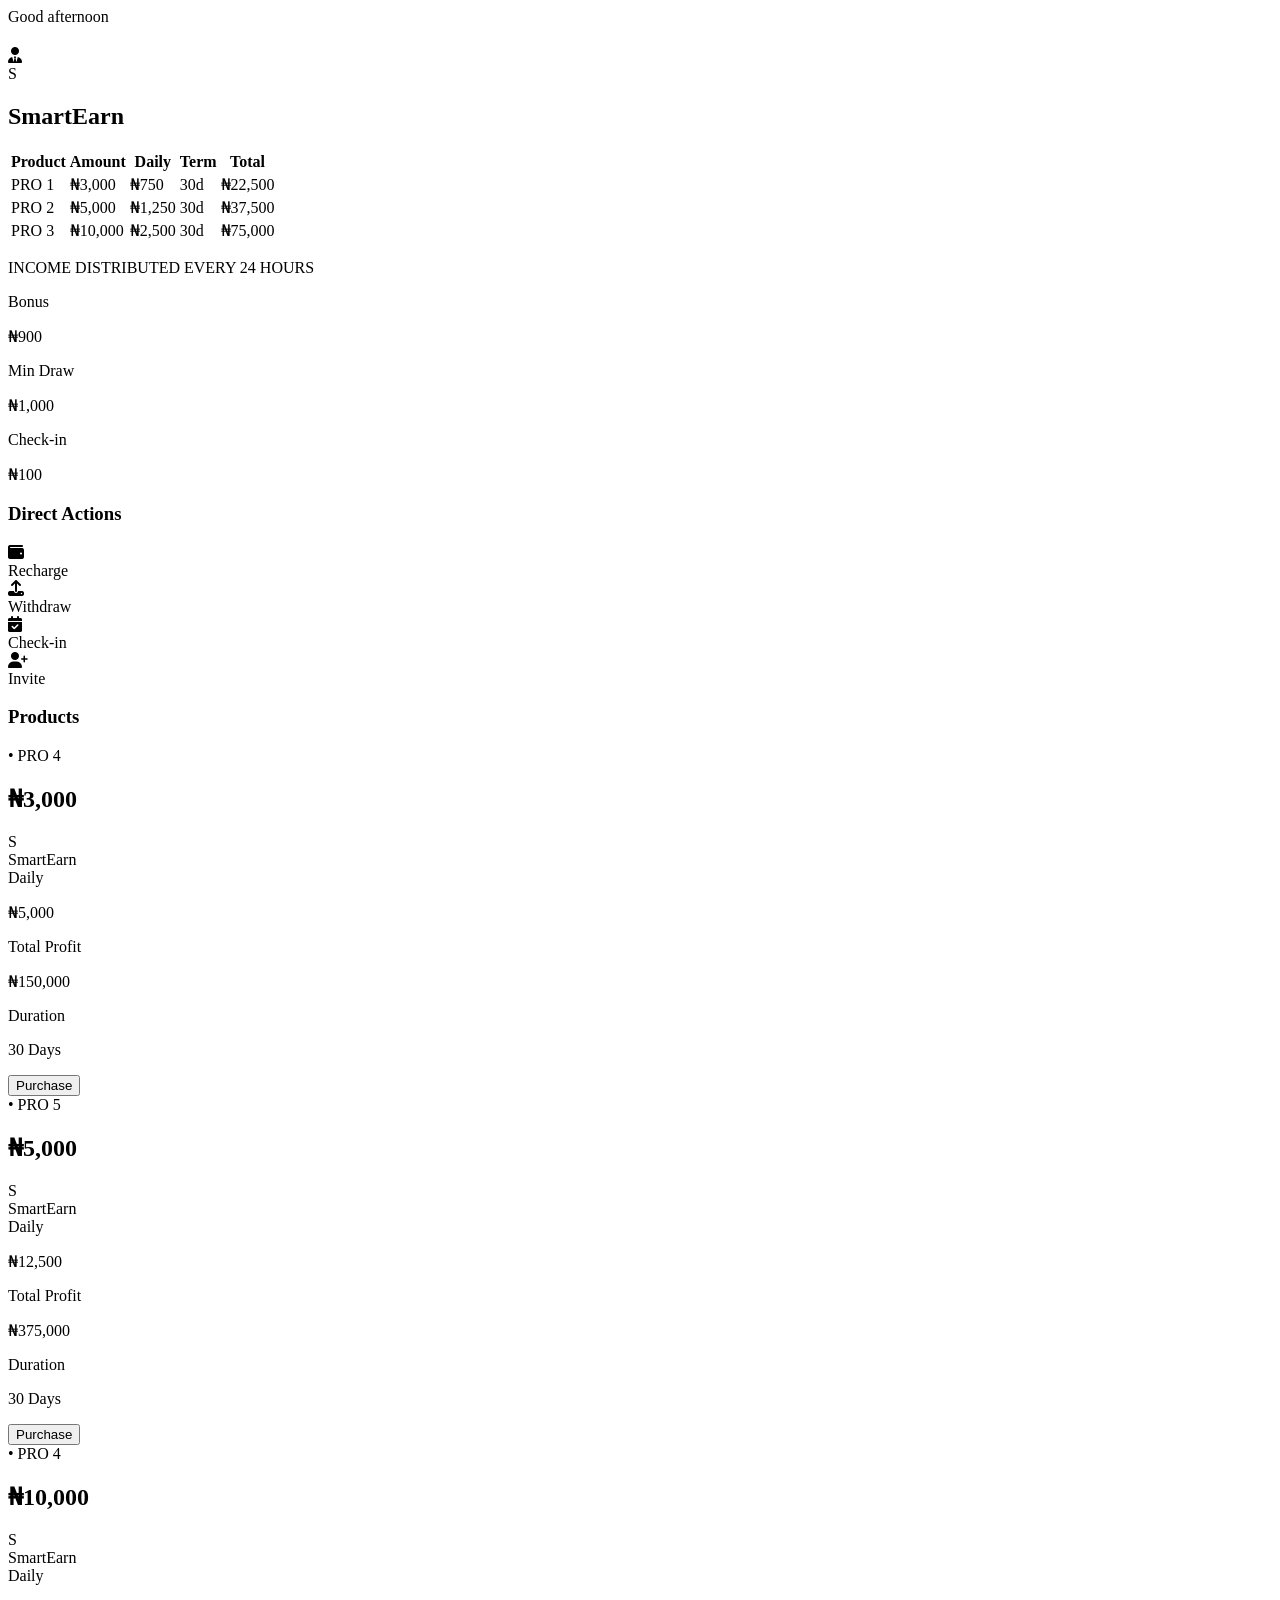
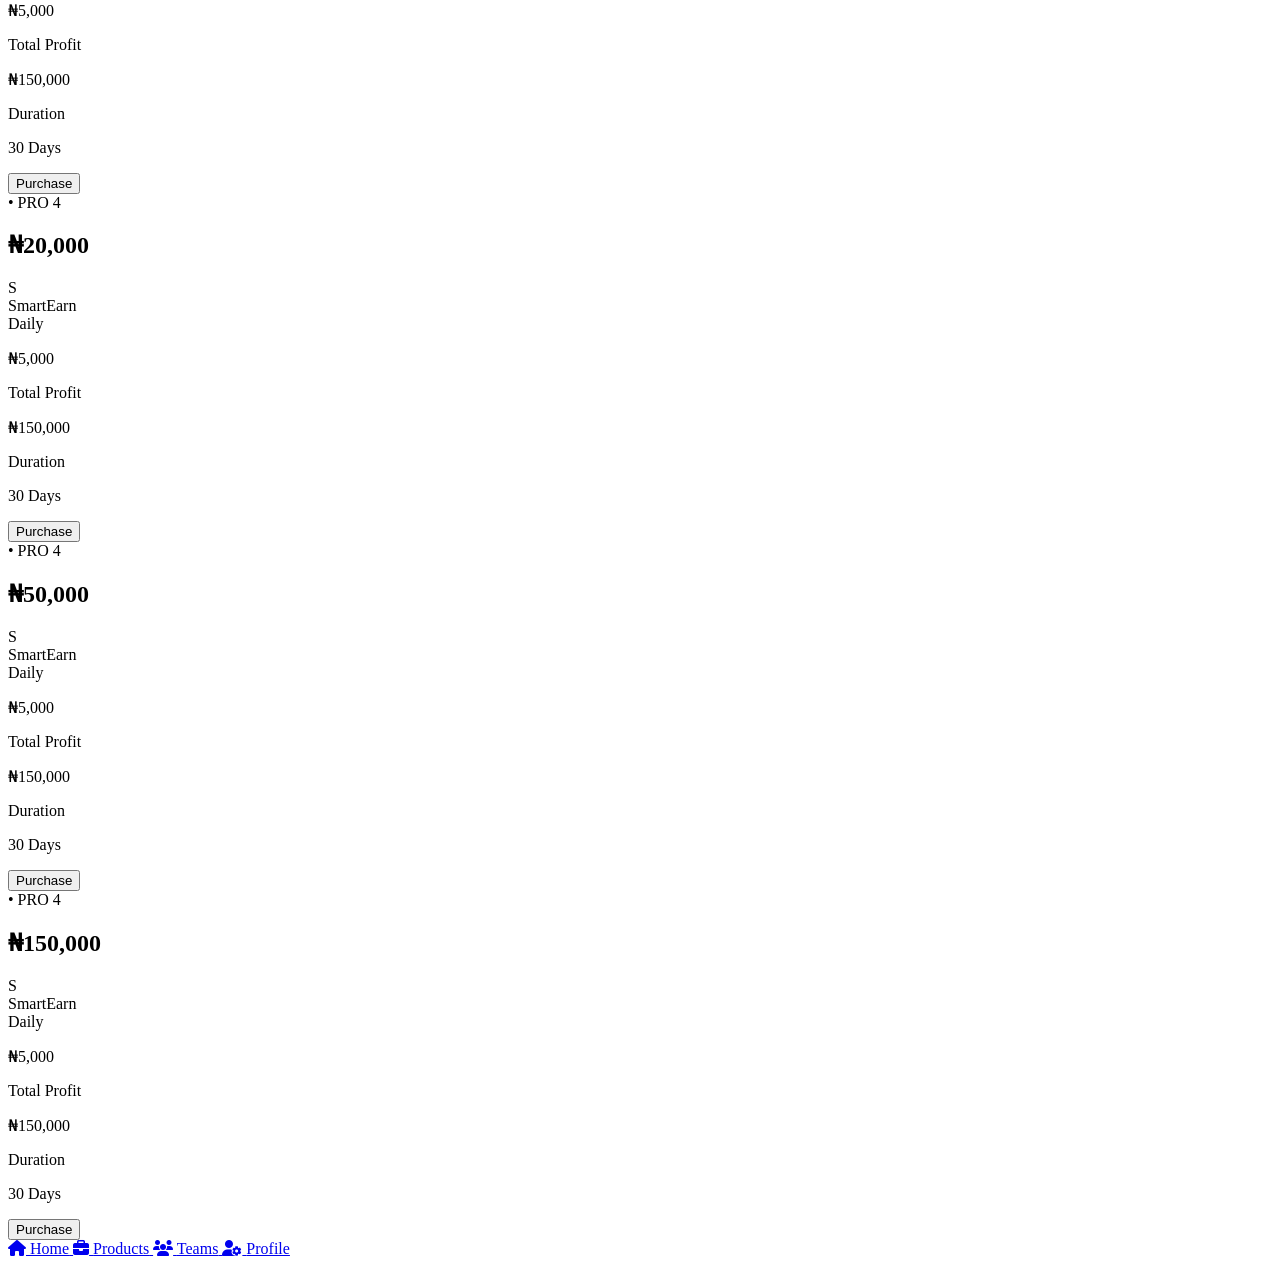
==== Frontend/index.html @ d4746bd1 "Commit" ====
<!DOCTYPE html>
<html lang="en">
<head>
    <meta charset="UTF-8">
    <meta name="viewport" content="width=device-width, initial-scale=1.0, maximum-scale=1.0, user-scalable=no">
    <title>SmartEarn</title>
    <link rel="stylesheet" href="style.css">
    <link rel="stylesheet" href="https://cdnjs.cloudflare.com/ajax/libs/font-awesome/6.4.0/css/all.min.css">
    <link href="https://fonts.googleapis.com/css2?family=Inter:wght@400;600;700;800&display=swap" rel="stylesheet">
</head>
<body>

    <div class="app-container">
        <!-- User Header -->
        <header class="main-header">
            <div class="user-meta">
                <span class="status-text">Good afternoon</span>
                <h1 class="user-id"></h1>
            </div>
            <div class="avatar-wrapper">
                <i class="fa-solid fa-user-tie"></i>
            </div>
        </header>

        <!-- Top Table Card -->
        <div class="glass-card">
            <div class="brand-header">
                <div class="brand-logo">S</div>
                <h2 class="brand-name">SmartEarn</h2>
            </div>

            <div class="data-table-wrapper">
                <table class="investment-table">
                    <thead>
                        <tr>
                            <th>Product</th>
                            <th>Amount</th>
                            <th>Daily</th>
                            <th>Term</th>
                            <th>Total</th>
                        </tr>
                    </thead>
                    <tbody>
                        <tr><td>PRO 1</td><td>₦3,000</td><td>₦750</td><td>30d</td><td>₦22,500</td></tr>
                        <tr><td>PRO 2</td><td>₦5,000</td><td>₦1,250</td><td>30d</td><td>₦37,500</td></tr>
                        <tr class="highlight"><td>PRO 3</td><td>₦10,000</td><td>₦2,500</td><td>30d</td><td>₦75,000</td></tr>
                    </tbody>
                </table>
            </div>

            <div class="banner-strip">
                <p>INCOME DISTRIBUTED EVERY 24 HOURS</p>
            </div>

            <div class="info-grid-small">
                <div class="info-item"><span>Bonus</span><p>₦900</p></div>
                <div class="info-item"><span>Min Draw</span><p>₦1,000</p></div>
                <div class="info-item"><span>Check-in</span><p>₦100</p></div>
            </div>
        </div>

        <!-- Quick Actions Grid -->
        <section class="section-container">
            <h3 class="section-label">Direct Actions</h3>
            <div class="actions-grid">
                <div class="action-card">
                    <div class="icon-sq blue-grad"><i class="fa-solid fa-wallet"></i></div>
                    <span>Recharge</span>
                </div>
                <div class="action-card">
                    <div class="icon-sq blue-grad"><i class="fa-solid fa-upload"></i></div>
                    <span>Withdraw</span>
                </div>
                <div class="action-card">
                    <div class="icon-sq blue-grad"><i class="fa-solid fa-calendar-check"></i></div>
                    <span>Check-in</span>
                </div>
                <div class="action-card">
                    <div class="icon-sq blue-grad"><i class="fa-solid fa-user-plus"></i></div>
                    <span>Invite</span>
                </div>
            </div>
        </section>

        <!-- Product Purchase Section (From WhatsApp Image (1)) -->
        <section class="section-container">
            <h3 class="section-label">Products</h3>


            <div class="product-purchase-card">
                <div class="card-top">
                    <div class="prod-title">
                        <span class="dot">• PRO 4</span>
                        <h2>₦3,000</h2>
                    </div>
                    <div class="logo-box">
                        <div class="logo-text">S</div>
                        <span>SmartEarn</span>
                    </div>
                </div>
                <div class="prod-details">
                    <div class="detail"><span>Daily</span><p>₦5,000</p></div>
                    <div class="detail"><span>Total Profit</span><p class="green-txt">₦150,000</p></div>
                    <div class="detail"><span>Duration</span><p>30 Days</p></div>
                </div>
                <button class="buy-btn">Purchase</button>
            </div>

            <div class="product-purchase-card">
                <div class="card-top">
                    <div class="prod-title">
                        <span class="dot">• PRO 5</span>
                        <h2>₦5,000</h2>
                    </div>
                    <div class="logo-box">
                        <div class="logo-text">S</div>
                        <span>SmartEarn</span>
                    </div>
                </div>
                <div class="prod-details">
                    <div class="detail"><span>Daily</span><p>₦12,500</p></div>
                    <div class="detail"><span>Total Profit</span><p class="green-txt">₦375,000</p></div>
                    <div class="detail"><span>Duration</span><p>30 Days</p></div>
                </div>
                <button class="buy-btn">Purchase</button>
            </div>

            
            
            <div class="product-purchase-card">
                <div class="card-top">
                    <div class="prod-title">
                        <span class="dot">• PRO 4</span>
                        <h2>₦10,000</h2>
                    </div>
                    <div class="logo-box">
                        <div class="logo-text">S</div>
                        <span>SmartEarn</span>
                    </div>
                </div>
                <div class="prod-details">
                    <div class="detail"><span>Daily</span><p>₦5,000</p></div>
                    <div class="detail"><span>Total Profit</span><p class="green-txt">₦150,000</p></div>
                    <div class="detail"><span>Duration</span><p>30 Days</p></div>
                </div>
                <button class="buy-btn">Purchase</button>
            </div>
            
            <div class="product-purchase-card">
                <div class="card-top">
                    <div class="prod-title">
                        <span class="dot">• PRO 4</span>
                        <h2>₦20,000</h2>
                    </div>
                    <div class="logo-box">
                        <div class="logo-text">S</div>
                        <span>SmartEarn</span>
                    </div>
                </div>
                <div class="prod-details">
                    <div class="detail"><span>Daily</span><p>₦5,000</p></div>
                    <div class="detail"><span>Total Profit</span><p class="green-txt">₦150,000</p></div>
                    <div class="detail"><span>Duration</span><p>30 Days</p></div>
                </div>
                <button class="buy-btn">Purchase</button>
            </div>

            
            
            <div class="product-purchase-card">
                <div class="card-top">
                    <div class="prod-title">
                        <span class="dot">• PRO 4</span>
                        <h2>₦50,000</h2>
                    </div>
                    <div class="logo-box">
                        <div class="logo-text">S</div>
                        <span>SmartEarn</span>
                    </div>
                </div>
                <div class="prod-details">
                    <div class="detail"><span>Daily</span><p>₦5,000</p></div>
                    <div class="detail"><span>Total Profit</span><p class="green-txt">₦150,000</p></div>
                    <div class="detail"><span>Duration</span><p>30 Days</p></div>
                </div>
                <button class="buy-btn">Purchase</button>
            </div>

            
            
            <div class="product-purchase-card">
                <div class="card-top">
                    <div class="prod-title">
                        <span class="dot">• PRO 4</span>
                        <h2>₦150,000</h2>
                    </div>
                    <div class="logo-box">
                        <div class="logo-text">S</div>
                        <span>SmartEarn</span>
                    </div>
                </div>
                <div class="prod-details">
                    <div class="detail"><span>Daily</span><p>₦5,000</p></div>
                    <div class="detail"><span>Total Profit</span><p class="green-txt">₦150,000</p></div>
                    <div class="detail"><span>Duration</span><p>30 Days</p></div>
                </div>
                <button class="buy-btn">Purchase</button>
            </div>

        </section>

        <!-- Navigation Bar -->
       <!-- Navigation Bar -->
<nav class="bottom-nav">
    <!-- Link to index.html -->
    <a href="index.html" class="nav-link home-btn">
        <i class="fa-solid fa-house"></i>
        <span>Home</span>
    </a>

    <a href="#" class="nav-link">
        <i class="fa-solid fa-briefcase"></i>
        <span>Products</span>
    </a>

    <!-- Link to team.html -->
    <a href="team.html" class="nav-link team-btn">
        <i class="fa-solid fa-users"></i>
        <span>Teams</span>
    </a>

    <a href="profile.html" class="nav-link">
        <i class="fa-solid fa-user-gear"></i>
        <span>Profile</span>
    </a>
</nav>
    </div>

</body>
</html>
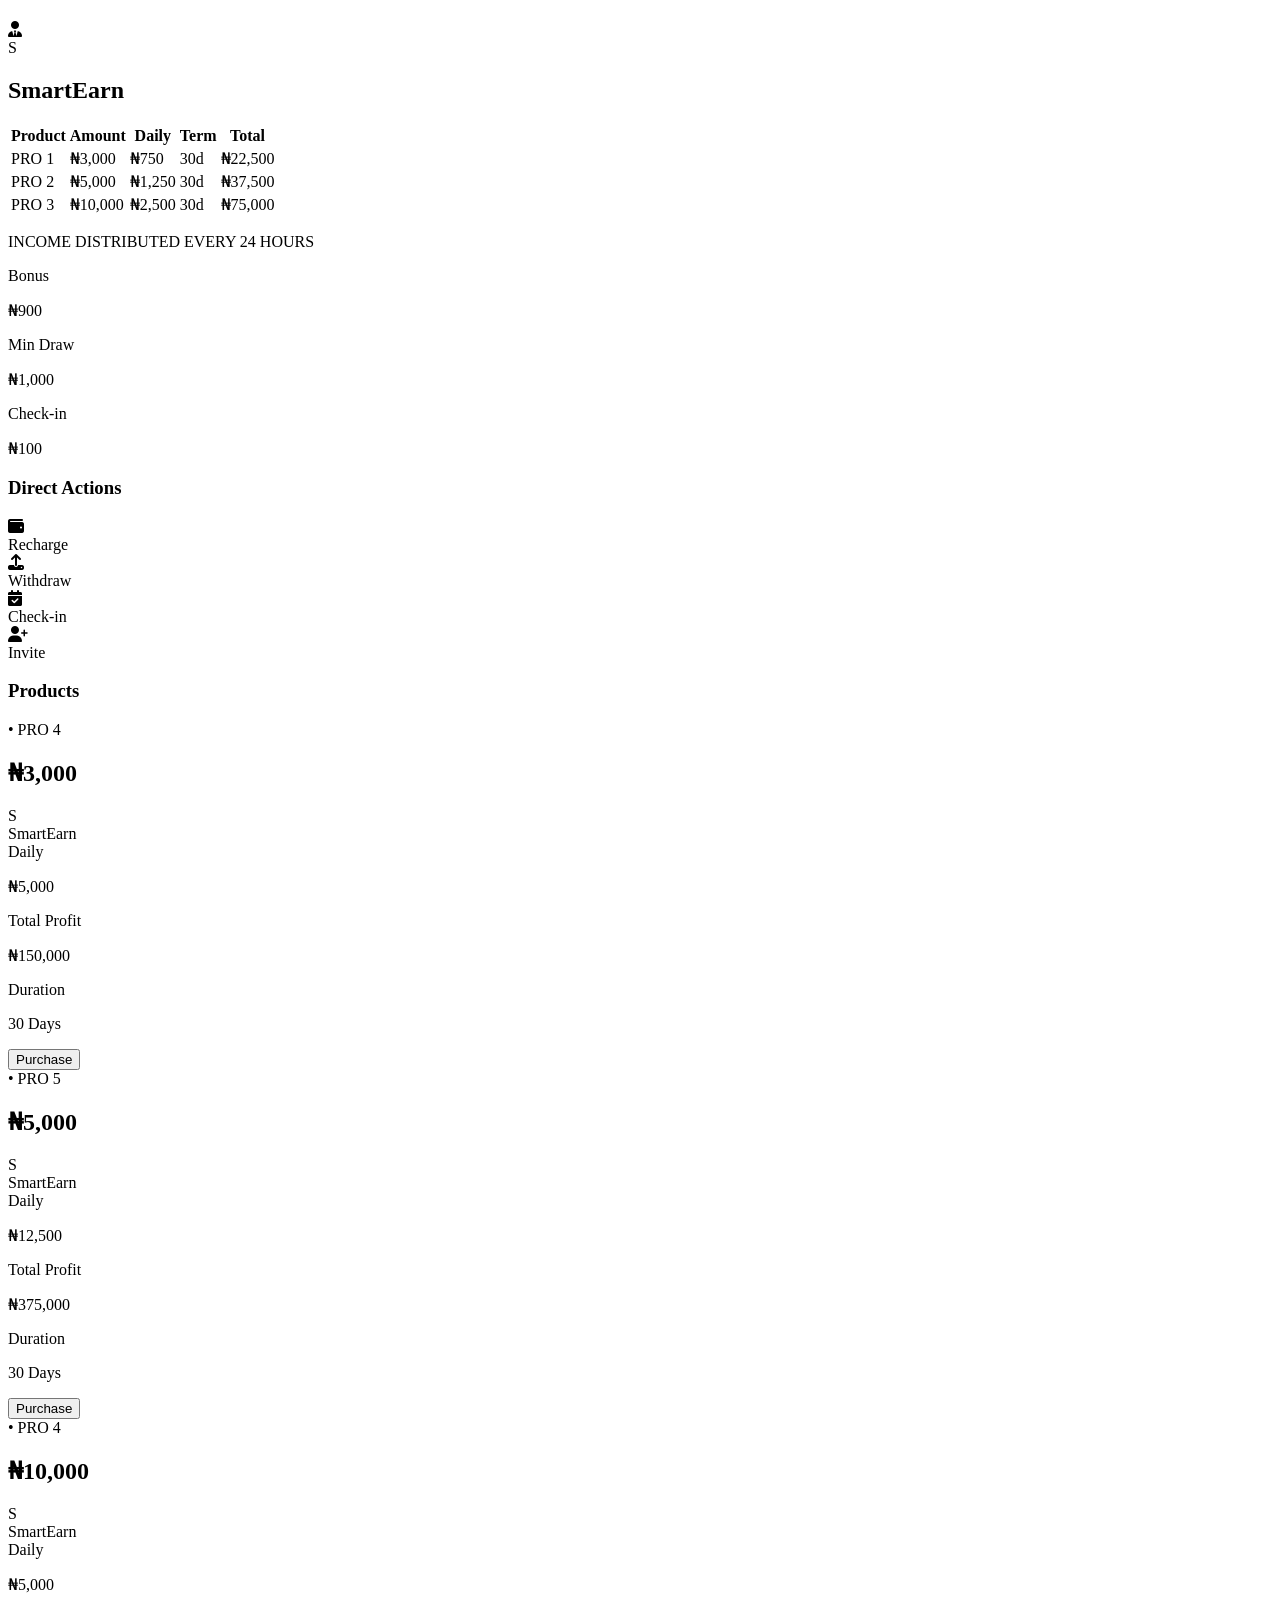
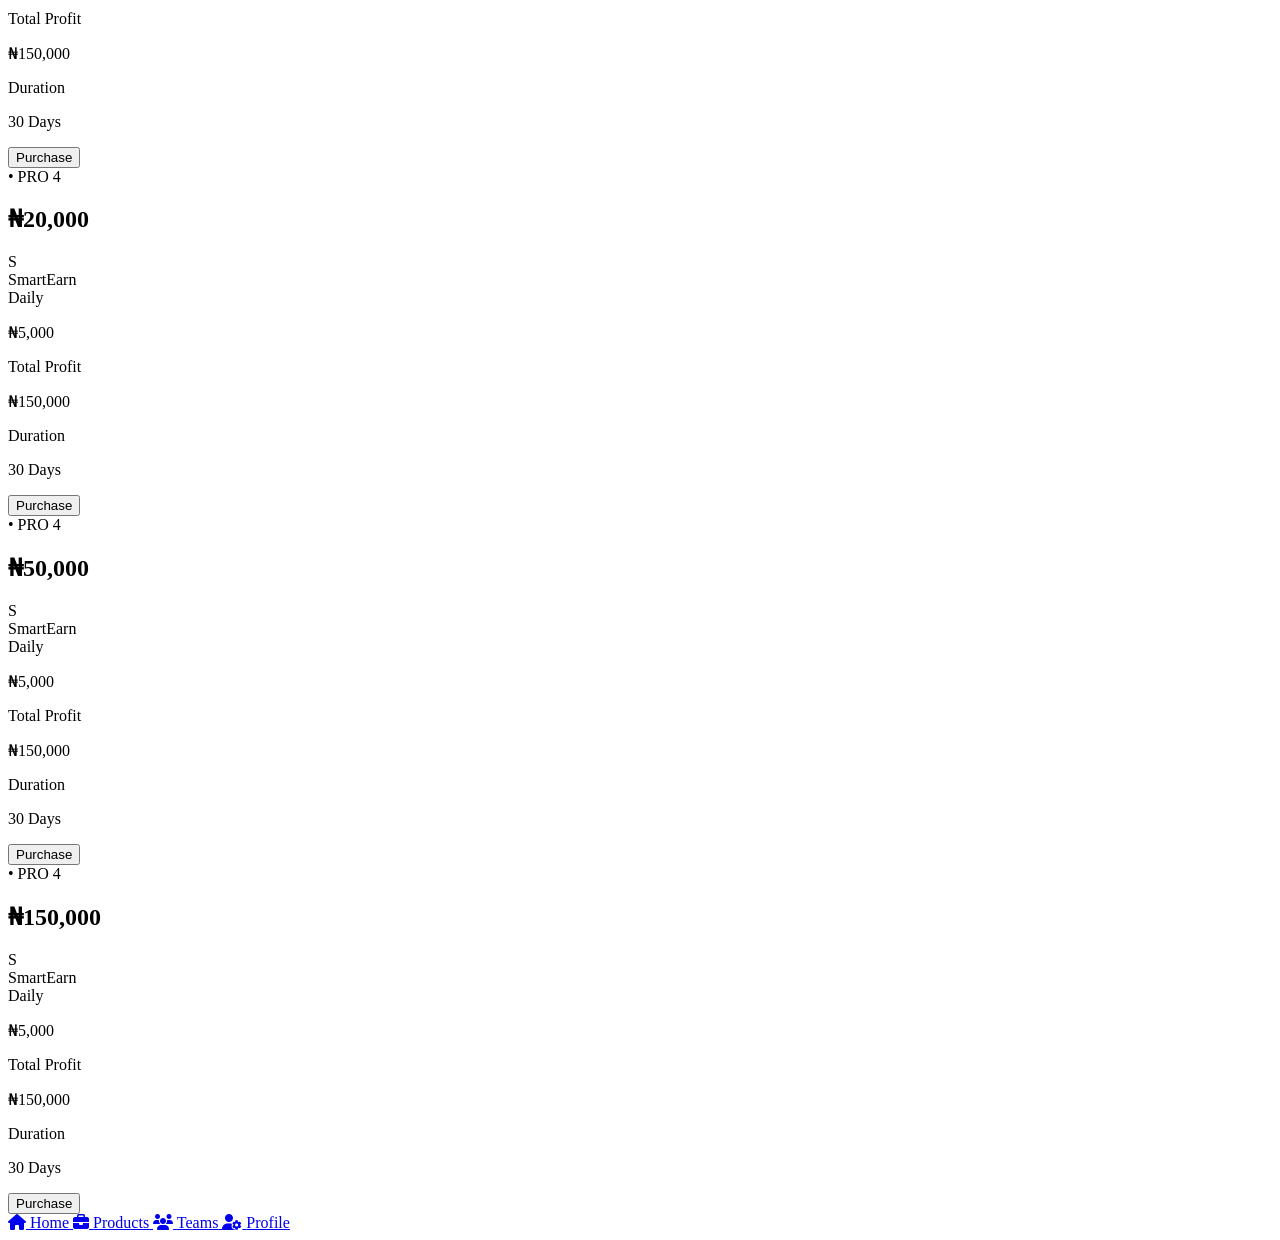
==== commit 621f5f21: "new" ====
--- a/Frontend/index.html
+++ b/Frontend/index.html
@@ -14,7 +14,6 @@
         <!-- User Header -->
         <header class="main-header">
             <div class="user-meta">
-                <span class="status-text">Good afternoon</span>
                 <h1 class="user-id"></h1>
             </div>
             <div class="avatar-wrapper">
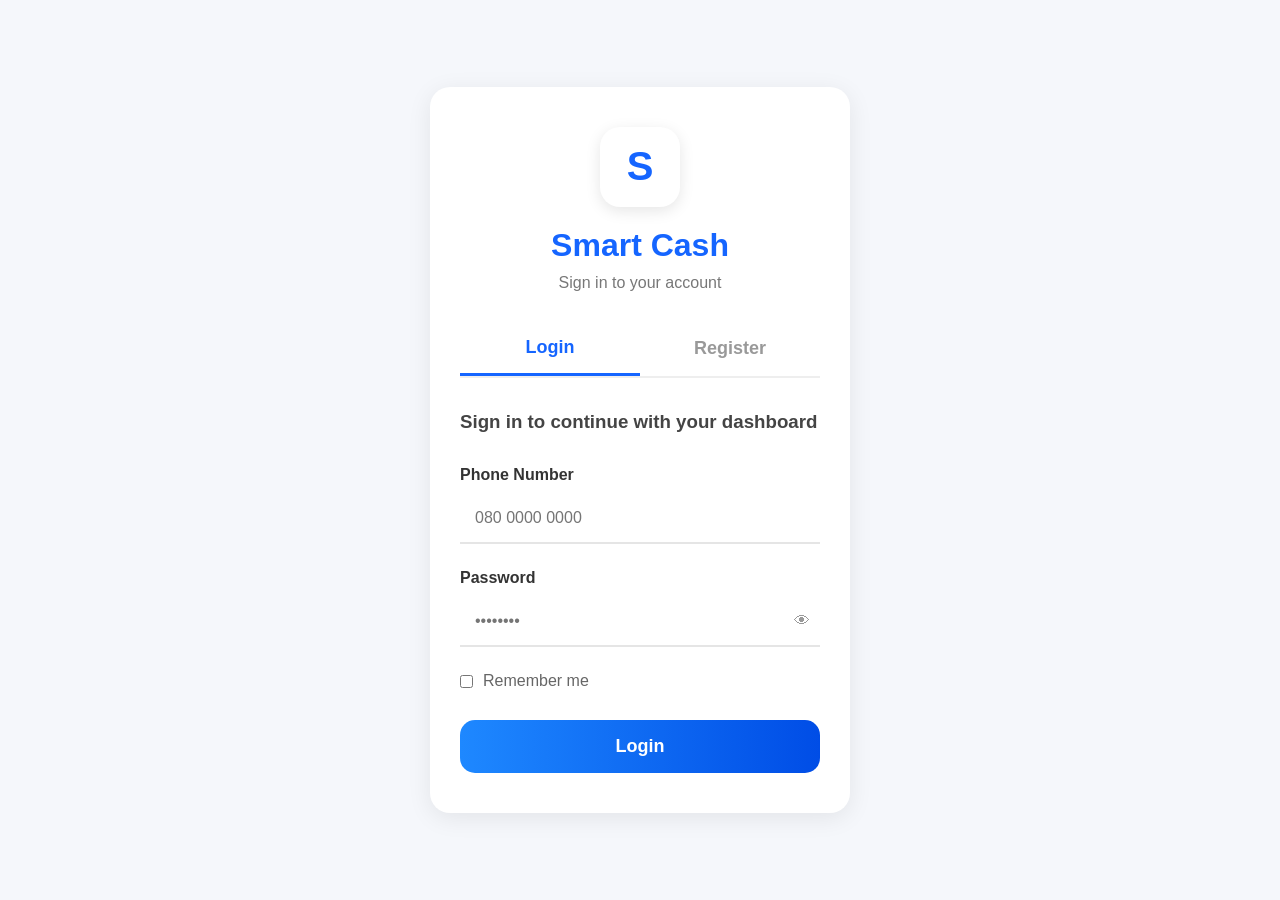
==== commit 900b0bfc: "Login and sign up page" ====
--- a/Frontend/index.html
+++ b/Frontend/index.html
@@ -1,239 +1,160 @@
+<!-- index.html -->
 <!DOCTYPE html>
 <html lang="en">
 <head>
-    <meta charset="UTF-8">
-    <meta name="viewport" content="width=device-width, initial-scale=1.0, maximum-scale=1.0, user-scalable=no">
-    <title>SmartEarn</title>
-    <link rel="stylesheet" href="style.css">
-    <link rel="stylesheet" href="https://cdnjs.cloudflare.com/ajax/libs/font-awesome/6.4.0/css/all.min.css">
-    <link href="https://fonts.googleapis.com/css2?family=Inter:wght@400;600;700;800&display=swap" rel="stylesheet">
+  <meta charset="UTF-8" />
+  <meta name="viewport" content="width=device-width, initial-scale=1.0"/>
+  <title>Smart Cash</title>
+  <link rel="stylesheet" href="login page.css" />
 </head>
 <body>
 
-    <div class="app-container">
-        <!-- User Header -->
-        <header class="main-header">
-            <div class="user-meta">
-                <h1 class="user-id"></h1>
-            </div>
-            <div class="avatar-wrapper">
-                <i class="fa-solid fa-user-tie"></i>
-            </div>
-        </header>
+  <div class="container">
 
-        <!-- Top Table Card -->
-        <div class="glass-card">
-            <div class="brand-header">
-                <div class="brand-logo">S</div>
-                <h2 class="brand-name">SmartEarn</h2>
-            </div>
+    <!-- LOGO -->
+    <div class="logo-box">
+      <div class="logo">S</div>
+    </div>
 
-            <div class="data-table-wrapper">
-                <table class="investment-table">
-                    <thead>
-                        <tr>
-                            <th>Product</th>
-                            <th>Amount</th>
-                            <th>Daily</th>
-                            <th>Term</th>
-                            <th>Total</th>
-                        </tr>
-                    </thead>
-                    <tbody>
-                        <tr><td>PRO 1</td><td>₦3,000</td><td>₦750</td><td>30d</td><td>₦22,500</td></tr>
-                        <tr><td>PRO 2</td><td>₦5,000</td><td>₦1,250</td><td>30d</td><td>₦37,500</td></tr>
-                        <tr class="highlight"><td>PRO 3</td><td>₦10,000</td><td>₦2,500</td><td>30d</td><td>₦75,000</td></tr>
-                    </tbody>
-                </table>
-            </div>
+    <h1>Smart Cash</h1>
+    <p class="subtitle">Sign in to your account</p>
 
-            <div class="banner-strip">
-                <p>INCOME DISTRIBUTED EVERY 24 HOURS</p>
-            </div>
+    <!-- TABS -->
+    <div class="tabs">
+      <button class="tab active" id="loginTab">Login</button>
+      <button class="tab" id="registerTab">Register</button>
+    </div>
 
-            <div class="info-grid-small">
-                <div class="info-item"><span>Bonus</span><p>₦900</p></div>
-                <div class="info-item"><span>Min Draw</span><p>₦1,000</p></div>
-                <div class="info-item"><span>Check-in</span><p>₦100</p></div>
-            </div>
+    <!-- LOGIN FORM -->
+    <form id="loginForm" class="form active-form">
+
+      <h3>Sign in to continue with your dashboard</h3>
+
+      <div class="input-group">
+        <label>Phone Number</label>
+        <input type="text" placeholder="080 0000 0000" required />
+      </div>
+
+      <div class="input-group">
+        <label>Password</label>
+
+        <div class="password-box">
+          <input type="password" id="loginPassword" placeholder="••••••••" required />
+          <span class="toggle" onclick="togglePassword('loginPassword')">👁</span>
         </div>
+      </div>
 
-        <!-- Quick Actions Grid -->
-        <section class="section-container">
-            <h3 class="section-label">Direct Actions</h3>
-            <div class="actions-grid">
-                <div class="action-card">
-                    <div class="icon-sq blue-grad"><i class="fa-solid fa-wallet"></i></div>
-                    <span>Recharge</span>
-                </div>
-                <div class="action-card">
-                    <div class="icon-sq blue-grad"><i class="fa-solid fa-upload"></i></div>
-                    <span>Withdraw</span>
-                </div>
-                <div class="action-card">
-                    <div class="icon-sq blue-grad"><i class="fa-solid fa-calendar-check"></i></div>
-                    <span>Check-in</span>
-                </div>
-                <div class="action-card">
-                    <div class="icon-sq blue-grad"><i class="fa-solid fa-user-plus"></i></div>
-                    <span>Invite</span>
-                </div>
-            </div>
-        </section>
+      <div class="remember">
+        <input type="checkbox" />
+        <span>Remember me</span>
+      </div>
 
-        <!-- Product Purchase Section (From WhatsApp Image (1)) -->
-        <section class="section-container">
-            <h3 class="section-label">Products</h3>
+      <button type="submit" class="btn">Login</button>
 
+    </form>
 
-            <div class="product-purchase-card">
-                <div class="card-top">
-                    <div class="prod-title">
-                        <span class="dot">• PRO 4</span>
-                        <h2>₦3,000</h2>
-                    </div>
-                    <div class="logo-box">
-                        <div class="logo-text">S</div>
-                        <span>SmartEarn</span>
-                    </div>
-                </div>
-                <div class="prod-details">
-                    <div class="detail"><span>Daily</span><p>₦5,000</p></div>
-                    <div class="detail"><span>Total Profit</span><p class="green-txt">₦150,000</p></div>
-                    <div class="detail"><span>Duration</span><p>30 Days</p></div>
-                </div>
-                <button class="buy-btn">Purchase</button>
-            </div>
+    <!-- REGISTER FORM -->
+    <form id="registerForm" class="form">
 
-            <div class="product-purchase-card">
-                <div class="card-top">
-                    <div class="prod-title">
-                        <span class="dot">• PRO 5</span>
-                        <h2>₦5,000</h2>
-                    </div>
-                    <div class="logo-box">
-                        <div class="logo-text">S</div>
-                        <span>SmartEarn</span>
-                    </div>
-                </div>
-                <div class="prod-details">
-                    <div class="detail"><span>Daily</span><p>₦12,500</p></div>
-                    <div class="detail"><span>Total Profit</span><p class="green-txt">₦375,000</p></div>
-                    <div class="detail"><span>Duration</span><p>30 Days</p></div>
-                </div>
-                <button class="buy-btn">Purchase</button>
-            </div>
+      <h3>Create your Smart Cash account</h3>
 
-            
-            
-            <div class="product-purchase-card">
-                <div class="card-top">
-                    <div class="prod-title">
-                        <span class="dot">• PRO 4</span>
-                        <h2>₦10,000</h2>
-                    </div>
-                    <div class="logo-box">
-                        <div class="logo-text">S</div>
-                        <span>SmartEarn</span>
-                    </div>
-                </div>
-                <div class="prod-details">
-                    <div class="detail"><span>Daily</span><p>₦5,000</p></div>
-                    <div class="detail"><span>Total Profit</span><p class="green-txt">₦150,000</p></div>
-                    <div class="detail"><span>Duration</span><p>30 Days</p></div>
-                </div>
-                <button class="buy-btn">Purchase</button>
-            </div>
-            
-            <div class="product-purchase-card">
-                <div class="card-top">
-                    <div class="prod-title">
-                        <span class="dot">• PRO 4</span>
-                        <h2>₦20,000</h2>
-                    </div>
-                    <div class="logo-box">
-                        <div class="logo-text">S</div>
-                        <span>SmartEarn</span>
-                    </div>
-                </div>
-                <div class="prod-details">
-                    <div class="detail"><span>Daily</span><p>₦5,000</p></div>
-                    <div class="detail"><span>Total Profit</span><p class="green-txt">₦150,000</p></div>
-                    <div class="detail"><span>Duration</span><p>30 Days</p></div>
-                </div>
-                <button class="buy-btn">Purchase</button>
-            </div>
+      <div class="input-group">
+        <label>Full Name</label>
+        <input type="text" placeholder="Enter full name" required />
+      </div>
 
-            
-            
-            <div class="product-purchase-card">
-                <div class="card-top">
-                    <div class="prod-title">
-                        <span class="dot">• PRO 4</span>
-                        <h2>₦50,000</h2>
-                    </div>
-                    <div class="logo-box">
-                        <div class="logo-text">S</div>
-                        <span>SmartEarn</span>
-                    </div>
-                </div>
-                <div class="prod-details">
-                    <div class="detail"><span>Daily</span><p>₦5,000</p></div>
-                    <div class="detail"><span>Total Profit</span><p class="green-txt">₦150,000</p></div>
-                    <div class="detail"><span>Duration</span><p>30 Days</p></div>
-                </div>
-                <button class="buy-btn">Purchase</button>
-            </div>
+      <div class="input-group">
+        <label>Phone Number</label>
+        <input type="text" placeholder="080 0000 0000" required />
+      </div>
 
-            
-            
-            <div class="product-purchase-card">
-                <div class="card-top">
-                    <div class="prod-title">
-                        <span class="dot">• PRO 4</span>
-                        <h2>₦150,000</h2>
-                    </div>
-                    <div class="logo-box">
-                        <div class="logo-text">S</div>
-                        <span>SmartEarn</span>
-                    </div>
-                </div>
-                <div class="prod-details">
-                    <div class="detail"><span>Daily</span><p>₦5,000</p></div>
-                    <div class="detail"><span>Total Profit</span><p class="green-txt">₦150,000</p></div>
-                    <div class="detail"><span>Duration</span><p>30 Days</p></div>
-                </div>
-                <button class="buy-btn">Purchase</button>
-            </div>
+      <div class="input-group">
+        <label>Email</label>
+        <input type="email" placeholder="Enter email" required />
+      </div>
 
-        </section>
+      <div class="input-group">
+        <label>Password</label>
 
-        <!-- Navigation Bar -->
-       <!-- Navigation Bar -->
-<nav class="bottom-nav">
-    <!-- Link to index.html -->
-    <a href="index.html" class="nav-link home-btn">
-        <i class="fa-solid fa-house"></i>
-        <span>Home</span>
-    </a>
+        <div class="password-box">
+          <input type="password" id="registerPassword" placeholder="Create password" required />
+          <span class="toggle" onclick="togglePassword('registerPassword')">👁</span>
+        </div>
+      </div>
 
-    <a href="#" class="nav-link">
-        <i class="fa-solid fa-briefcase"></i>
-        <span>Products</span>
-    </a>
+      <button type="submit" class="btn">Register</button>
 
-    <!-- Link to team.html -->
-    <a href="team.html" class="nav-link team-btn">
-        <i class="fa-solid fa-users"></i>
-        <span>Teams</span>
-    </a>
+    </form>
 
-    <a href="profile.html" class="nav-link">
-        <i class="fa-solid fa-user-gear"></i>
-        <span>Profile</span>
-    </a>
-</nav>
-    </div>
+  </div>
+
+  <script>
+
+    const loginTab = document.getElementById("loginTab");
+    const registerTab = document.getElementById("registerTab");
+
+    const loginForm = document.getElementById("loginForm");
+    const registerForm = document.getElementById("registerForm");
+
+    // TAB SWITCHING
+    loginTab.addEventListener("click", () => {
+
+      loginTab.classList.add("active");
+      registerTab.classList.remove("active");
+
+      loginForm.classList.add("active-form");
+      registerForm.classList.remove("active-form");
+
+    });
+
+    registerTab.addEventListener("click", () => {
+
+      registerTab.classList.add("active");
+      loginTab.classList.remove("active");
+
+      registerForm.classList.add("active-form");
+      loginForm.classList.remove("active-form");
+
+    });
+
+    // PASSWORD SHOW/HIDE
+    function togglePassword(id) {
+
+      const input = document.getElementById(id);
+
+      if (input.type === "password") {
+        input.type = "text";
+      } else {
+        input.type = "password";
+      }
+
+    }
+
+    // LOGIN REDIRECT
+    loginForm.addEventListener("submit", function(e) {
+
+      e.preventDefault();
+
+      alert("Login Successful!");
+
+      // Redirect to homepage
+      window.location.href = "welcome page.html";
+
+    });
+
+    // REGISTER
+    registerForm.addEventListener("submit", function(e) {
+
+      e.preventDefault();
+
+      alert("Registration Successful!");
+
+      // Automatically switch to login
+      loginTab.click();
+
+    });
+
+  </script>
 
 </body>
 </html>
--- a/Frontend/login page.css
+++ b/Frontend/login page.css
@@ -0,0 +1,166 @@
+/* style.css */
+
+*{
+  margin:0;
+  padding:0;
+  box-sizing:border-box;
+  font-family:Arial, sans-serif;
+}
+
+body{
+  background:#f5f7fb;
+  display:flex;
+  justify-content:center;
+  align-items:center;
+  min-height:100vh;
+  padding:20px;
+}
+
+.container{
+  width:100%;
+  max-width:420px;
+  background:white;
+  padding:40px 30px;
+  border-radius:20px;
+  box-shadow:0 5px 25px rgba(0,0,0,0.08);
+}
+
+.logo-box{
+  display:flex;
+  justify-content:center;
+  margin-bottom:20px;
+}
+
+.logo{
+  width:80px;
+  height:80px;
+  border-radius:20px;
+  background:white;
+  box-shadow:0 4px 15px rgba(0,0,0,0.1);
+  display:flex;
+  justify-content:center;
+  align-items:center;
+  font-size:40px;
+  font-weight:bold;
+  color:#1565ff;
+}
+
+h1{
+  text-align:center;
+  color:#1565ff;
+  margin-bottom:10px;
+}
+
+.subtitle{
+  text-align:center;
+  color:#777;
+  margin-bottom:30px;
+}
+
+.tabs{
+  display:flex;
+  margin-bottom:30px;
+  border-bottom:2px solid #eee;
+}
+
+.tab{
+  flex:1;
+  padding:15px;
+  border:none;
+  background:none;
+  cursor:pointer;
+  font-size:18px;
+  color:#999;
+  font-weight:bold;
+  transition:0.3s;
+}
+
+.tab.active{
+  color:#1565ff;
+  border-bottom:3px solid #1565ff;
+}
+
+.form{
+  display:none;
+}
+
+.active-form{
+  display:block;
+}
+
+.form h3{
+  color:#444;
+  margin-bottom:30px;
+  line-height:1.5;
+}
+
+.input-group{
+  margin-bottom:25px;
+}
+
+.input-group label{
+  display:block;
+  margin-bottom:10px;
+  color:#333;
+  font-weight:600;
+}
+
+.input-group input{
+  width:100%;
+  padding:15px;
+  border:none;
+  border-bottom:2px solid #e5e5e5;
+  outline:none;
+  font-size:16px;
+  background:transparent;
+}
+
+.input-group input:focus{
+  border-color:#1565ff;
+}
+
+.password-box{
+  position:relative;
+}
+
+.toggle{
+  position:absolute;
+  right:10px;
+  top:15px;
+  cursor:pointer;
+  color:#999;
+}
+
+.remember{
+  display:flex;
+  align-items:center;
+  gap:10px;
+  margin-bottom:30px;
+  color:#666;
+}
+
+.btn{
+  width:100%;
+  padding:16px;
+  border:none;
+  border-radius:15px;
+  background:linear-gradient(to right,#1e88ff,#004de6);
+  color:white;
+  font-size:18px;
+  font-weight:bold;
+  cursor:pointer;
+  transition:0.3s;
+}
+
+.btn:hover{
+  transform:translateY(-2px);
+  opacity:0.95;
+}
+
+@media(max-width:500px){
+
+  .container{
+    padding:30px 20px;
+  }
+
+}
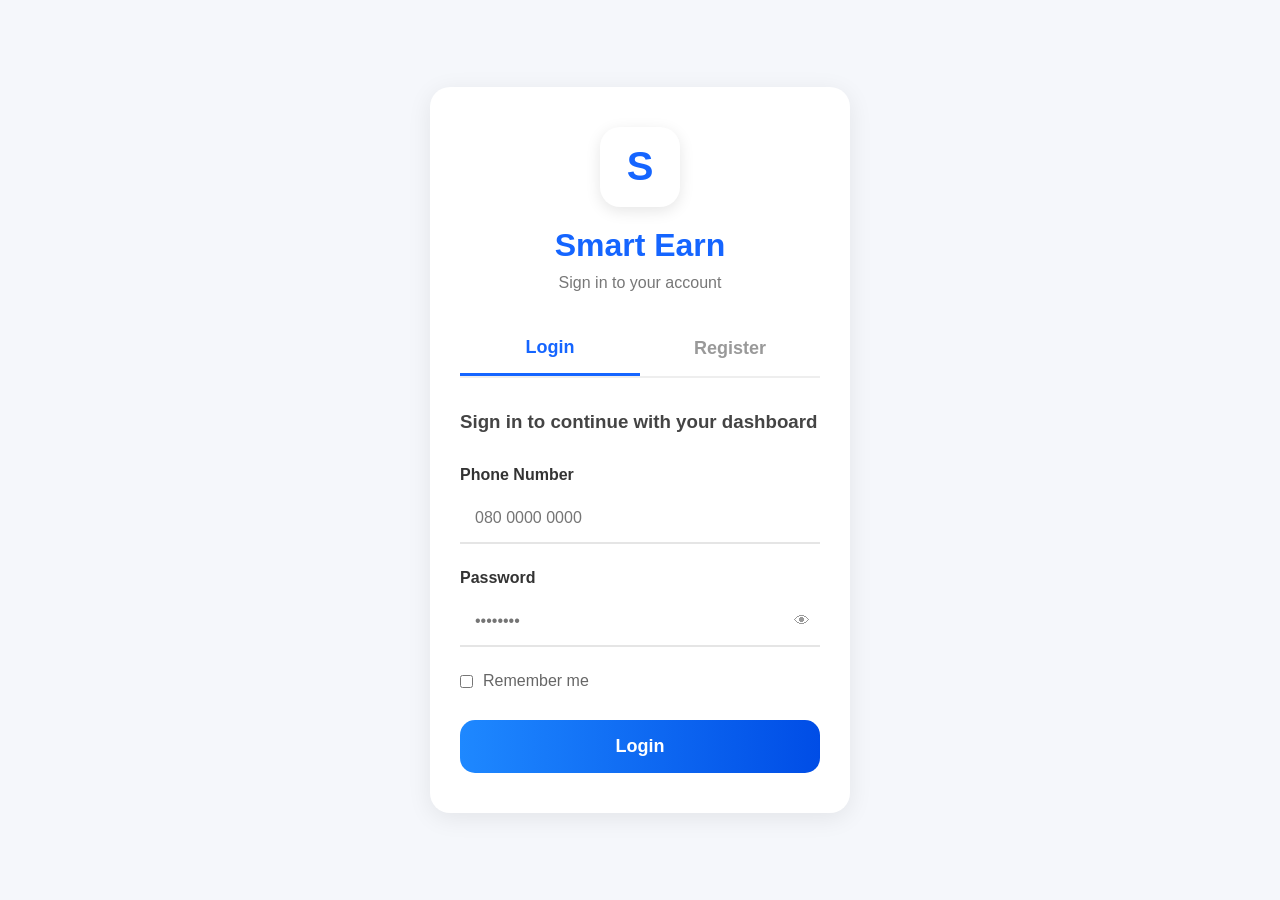
==== commit 151bbb6f: "Smart Earn name change" ====
--- a/Frontend/index.html
+++ b/Frontend/index.html
@@ -4,7 +4,7 @@
 <head>
   <meta charset="UTF-8" />
   <meta name="viewport" content="width=device-width, initial-scale=1.0"/>
-  <title>Smart Cash</title>
+  <title>Smart Earn</title>
   <link rel="stylesheet" href="login page.css" />
 </head>
 <body>
@@ -16,7 +16,7 @@
       <div class="logo">S</div>
     </div>
 
-    <h1>Smart Cash</h1>
+    <h1>Smart Earn</h1>
     <p class="subtitle">Sign in to your account</p>
 
     <!-- TABS -->
@@ -129,32 +129,59 @@
       }
 
     }
+// LOGIN
+loginForm.addEventListener("submit", function(e) {
 
-    // LOGIN REDIRECT
-    loginForm.addEventListener("submit", function(e) {
+  e.preventDefault();
 
-      e.preventDefault();
+  const phone = document.querySelector("#loginForm input[type='text']").value;
 
-      alert("Login Successful!");
+  const password = document.getElementById("loginPassword").value;
 
-      // Redirect to homepage
-      window.location.href = "welcome page.html";
+  // Get saved account
+  const savedPhone = localStorage.getItem("phone");
 
-    });
+  const savedPassword = localStorage.getItem("password");
 
-    // REGISTER
-    registerForm.addEventListener("submit", function(e) {
+  // Check login
+  if(phone === savedPhone && password === savedPassword){
 
-      e.preventDefault();
+    alert("Login Successful!");
 
-      alert("Registration Successful!");
+    window.location.href = "welcome page.html";
 
-      // Automatically switch to login
-      loginTab.click();
+  } else {
 
-    });
+    alert("Wrong details or account does not exist!");
 
-  </script>
+  }
+
+});
+
+
+// REGISTER
+registerForm.addEventListener("submit", function(e) {
+
+  e.preventDefault();
+
+  const inputs = registerForm.querySelectorAll("input");
+
+  const phone = inputs[1].value;
+
+  const password = document.getElementById("registerPassword").value;
+
+  // Save user details
+  localStorage.setItem("phone", phone);
+
+  localStorage.setItem("password", password);
+
+  alert("Registration Successful!");
+
+  // Switch to login tab
+  loginTab.click();
+
+});
+</script>
 
 </body>
 </html>
